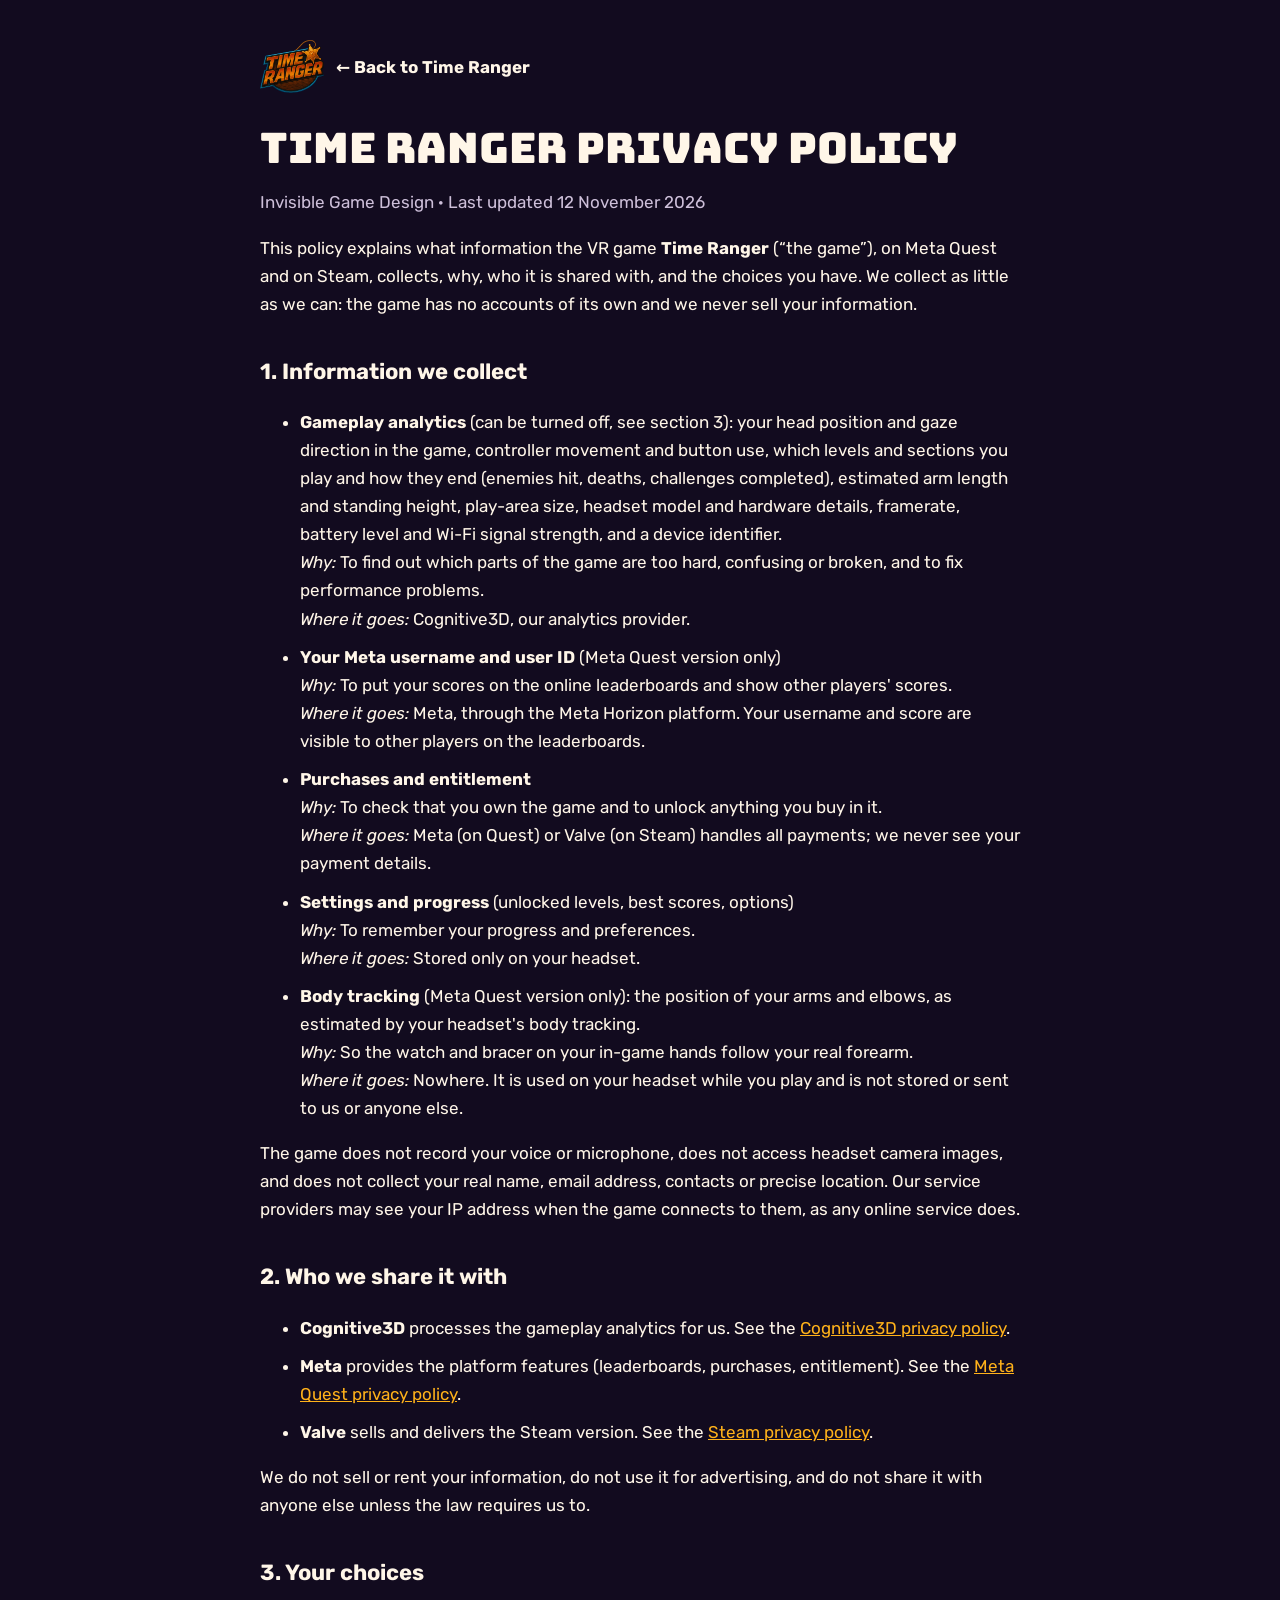
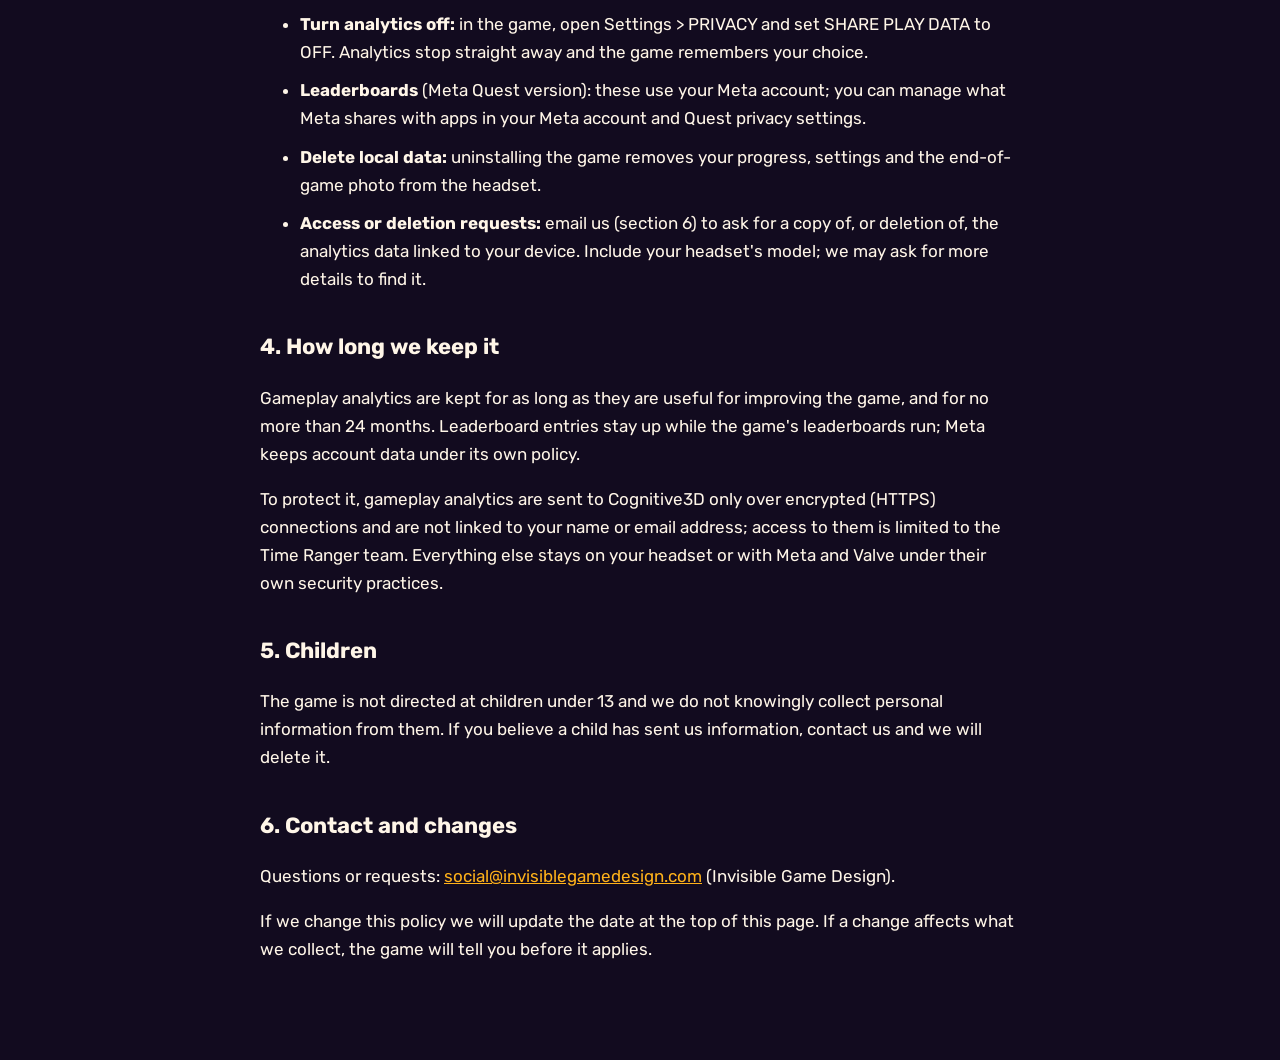
==== privacy.html @ 66d5b812 "Time Ranger one-page promo site Co-Authored-By: Claude Opus 5.5 <noreply@anthropic.com>" ====
<!doctype html>
<html lang="en"><head><meta charset="utf-8"><meta name="viewport" content="width=device-width, initial-scale=1">
<title>Privacy policy · Time Ranger</title><link rel="icon" type="image/png" href="assets/img/favicon.png">
<link href="https://fonts.googleapis.com/css2?family=Bungee&family=Rubik:wght@400;500;700&display=swap" rel="stylesheet">
<style>
body{margin:0;background:#120b1f;color:#fff6e8;font:400 17px/1.65 Rubik,system-ui,sans-serif}
main{padding:40px 16px 80px} a{color:#ffb21a} h1{font:400 clamp(28px,5vw,42px)/1.1 Bungee,sans-serif;margin:24px 0 8px}
h2{font-size:22px;margin-top:36px} .meta{color:#cdbfd9} .back{display:inline-flex;align-items:center;gap:12px;text-decoration:none;color:#fff6e8;font-weight:700}
.back img{width:64px}
</style></head><body><main>
<div class="tr-privacy"><a class="back" href="index.html"><img src="assets/img/logo.png" alt="">← Back to Time Ranger</a></div>
<div class="tr-privacy">
<style>.tr-privacy{max-width:760px;margin:0 auto}.tr-privacy li{margin-bottom:.6em}</style>
<h1>Time Ranger Privacy Policy</h1>
<p class="meta">Invisible Game Design · Last updated 12 November 2026</p>

<p>This policy explains what information the VR game <strong>Time Ranger</strong> (“the game”), on Meta Quest and on Steam, collects, why, who it is shared with, and the choices you have. We collect as little as we can: the game has no accounts of its own and we never sell your information.</p>

<h2>1. Information we collect</h2>
<ul>
  <li><strong>Gameplay analytics</strong> (can be turned off, see section 3): your head position and gaze direction in the game, controller movement and button use, which levels and sections you play and how they end (enemies hit, deaths, challenges completed), estimated arm length and standing height, play-area size, headset model and hardware details, framerate, battery level and Wi-Fi signal strength, and a device identifier.<br>
    <em>Why:</em> To find out which parts of the game are too hard, confusing or broken, and to fix performance problems.<br>
    <em>Where it goes:</em> Cognitive3D, our analytics provider.</li>
  <li><strong>Your Meta username and user ID</strong> (Meta Quest version only)<br>
    <em>Why:</em> To put your scores on the online leaderboards and show other players' scores.<br>
    <em>Where it goes:</em> Meta, through the Meta Horizon platform. Your username and score are visible to other players on the leaderboards.</li>
  <li><strong>Purchases and entitlement</strong><br>
    <em>Why:</em> To check that you own the game and to unlock anything you buy in it.<br>
    <em>Where it goes:</em> Meta (on Quest) or Valve (on Steam) handles all payments; we never see your payment details.</li>
  <li><strong>Settings and progress</strong> (unlocked levels, best scores, options)<br>
    <em>Why:</em> To remember your progress and preferences.<br>
    <em>Where it goes:</em> Stored only on your headset.</li>
  <li><strong>Body tracking</strong> (Meta Quest version only): the position of your arms and elbows, as estimated by your headset's body tracking.<br>
    <em>Why:</em> So the watch and bracer on your in-game hands follow your real forearm.<br>
    <em>Where it goes:</em> Nowhere. It is used on your headset while you play and is not stored or sent to us or anyone else.</li>
</ul>
<p>The game does not record your voice or microphone, does not access headset camera images, and does not collect your
real name, email address, contacts or precise location. Our service providers may see your IP address when the game
connects to them, as any online service does.</p>

<h2>2. Who we share it with</h2>
<ul>
  <li><strong>Cognitive3D</strong> processes the gameplay analytics for us. See the
    <a href="https://cognitive3d.com/privacy-policy/">Cognitive3D privacy policy</a>.</li>
  <li><strong>Meta</strong> provides the platform features (leaderboards, purchases, entitlement). See the
    <a href="https://www.meta.com/legal/quest/privacy-policy/">Meta Quest privacy policy</a>.</li>
  <li><strong>Valve</strong> sells and delivers the Steam version. See the
    <a href="https://store.steampowered.com/privacy_agreement/">Steam privacy policy</a>.</li>
</ul>
<p>We do not sell or rent your information, do not use it for advertising, and do not share it with anyone else unless
the law requires us to.</p>

<h2>3. Your choices</h2>
<ul>
  <li><strong>Turn analytics off:</strong> in the game, open Settings &gt; PRIVACY and set SHARE PLAY DATA to OFF.
    Analytics stop straight away and the game remembers your choice.</li>
  <li><strong>Leaderboards</strong> (Meta Quest version): these use your Meta account; you can manage what Meta shares with apps
    in your Meta account and Quest privacy settings.</li>
  <li><strong>Delete local data:</strong> uninstalling the game removes your progress, settings and the end-of-game photo
    from the headset.</li>
  <li><strong>Access or deletion requests:</strong> email us (section 6) to ask for a copy of, or deletion of, the
    analytics data linked to your device. Include your headset's model; we may ask for more details to find it.</li>
</ul>

<h2>4. How long we keep it</h2>
<p>Gameplay analytics are kept for as long as they are useful for improving the game, and for no more than 24 months.
Leaderboard entries stay up while the game's leaderboards run; Meta keeps account data under its own policy.</p>
<p>To protect it, gameplay analytics are sent to Cognitive3D only over encrypted (HTTPS) connections and are not linked to
your name or email address; access to them is limited to the Time Ranger team. Everything else stays on your headset or
with Meta and Valve under their own security practices.</p>

<h2>5. Children</h2>
<p>The game is not directed at children under 13 and we do not knowingly collect personal information from them. If
you believe a child has sent us information, contact us and we will delete it.</p>

<h2>6. Contact and changes</h2>
<p>Questions or requests: <a href="mailto:social@invisiblegamedesign.com">social@invisiblegamedesign.com</a> (Invisible Game Design).</p>
<p>If we change this policy we will update the date at the top of this page. If a change affects what we collect, the
game will tell you before it applies.</p>
</div>

</main></body></html>
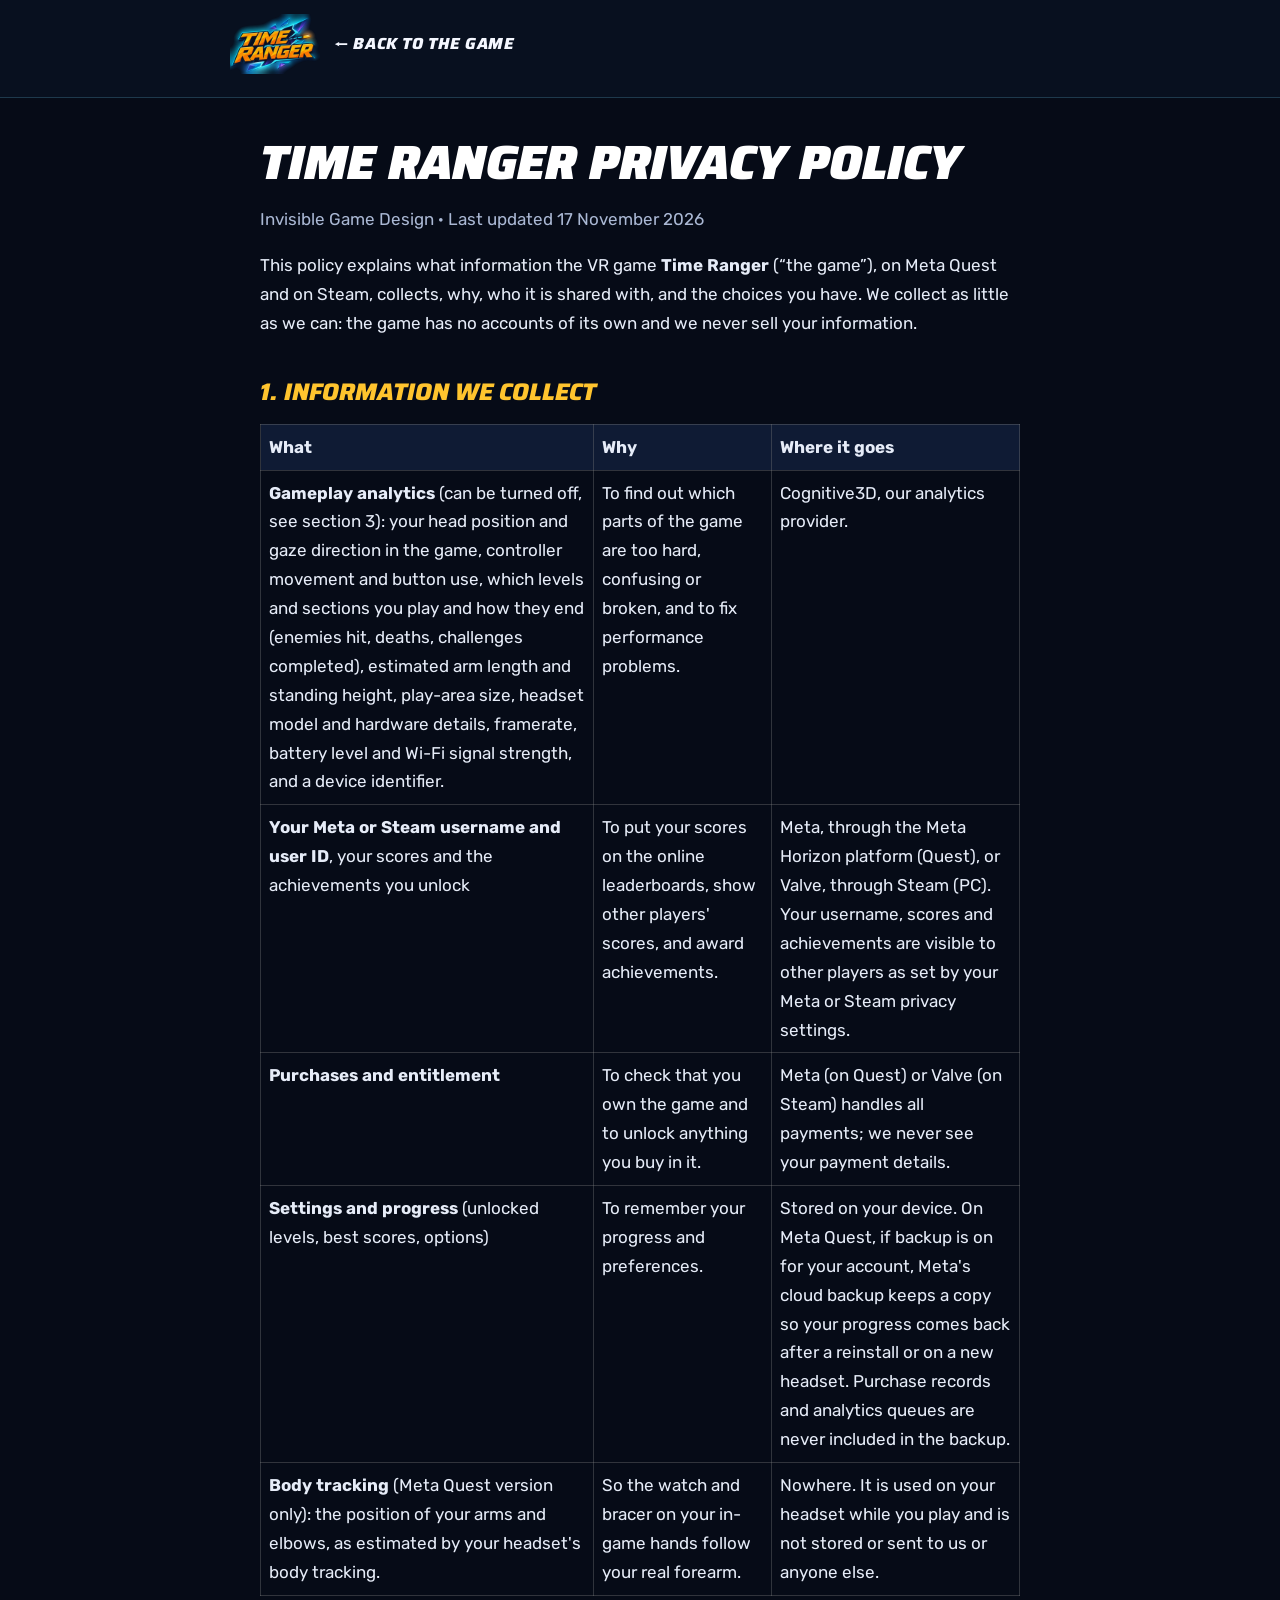
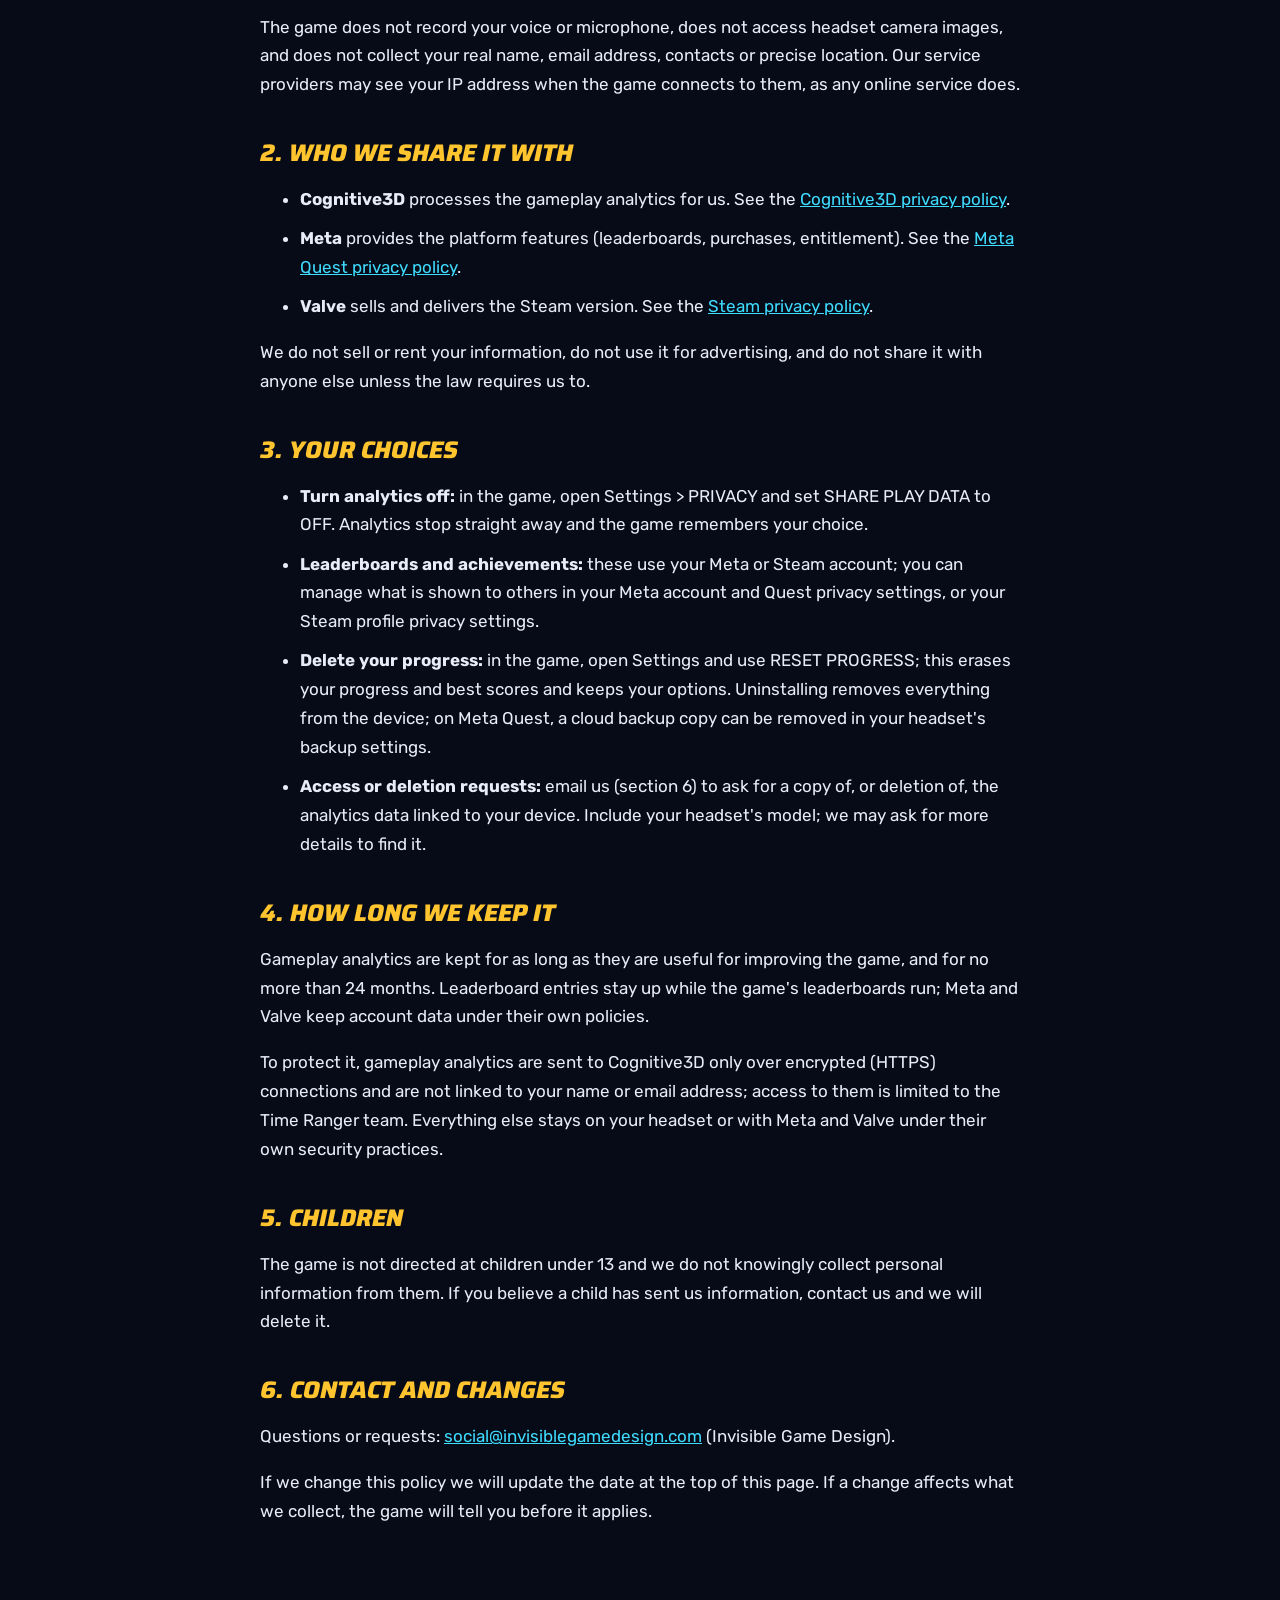
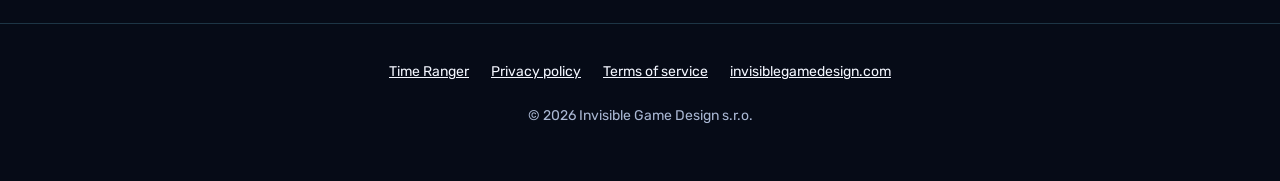
==== commit 4a5f9e98: "Add terms page, update privacy page to the 17 Nov version, link both and invisiblegamedesign.com in " ====
--- a/privacy.html
+++ b/privacy.html
@@ -1,39 +1,48 @@
 <!doctype html>
 <html lang="en"><head><meta charset="utf-8"><meta name="viewport" content="width=device-width, initial-scale=1">
 <title>Privacy policy · Time Ranger</title><link rel="icon" type="image/png" href="assets/img/favicon.png">
-<link href="https://fonts.googleapis.com/css2?family=Bungee&family=Rubik:wght@400;500;700&display=swap" rel="stylesheet">
-<style>
-body{margin:0;background:#120b1f;color:#fff6e8;font:400 17px/1.65 Rubik,system-ui,sans-serif}
-main{padding:40px 16px 80px} a{color:#ffb21a} h1{font:400 clamp(28px,5vw,42px)/1.1 Bungee,sans-serif;margin:24px 0 8px}
-h2{font-size:22px;margin-top:36px} .meta{color:#cdbfd9} .back{display:inline-flex;align-items:center;gap:12px;text-decoration:none;color:#fff6e8;font-weight:700}
-.back img{width:64px}
-</style></head><body><main>
-<div class="tr-privacy"><a class="back" href="index.html"><img src="assets/img/logo.png" alt="">← Back to Time Ranger</a></div>
+<meta name="theme-color" content="#060b17">
+<link rel="preconnect" href="https://fonts.googleapis.com"><link rel="preconnect" href="https://fonts.gstatic.com" crossorigin>
+<link href="https://fonts.googleapis.com/css2?family=Saira:ital,wght@1,800;1,900&family=Rubik:wght@400;500;700&display=swap" rel="stylesheet">
+<link rel="stylesheet" href="legal.css">
+</head><body>
+<header class="lg-top"><a href="index.html" class="lg-back"><img src="assets/img/logo-fracture-sm.webp" alt="Time Ranger" width="240" height="160"><span>← Back to the game</span></a></header>
+<main class="lg-main">
 <div class="tr-privacy">
-<style>.tr-privacy{max-width:760px;margin:0 auto}.tr-privacy li{margin-bottom:.6em}</style>
+<style>.tr-privacy{max-width:760px;margin:0 auto}.tr-privacy table{width:100%;border-collapse:collapse;margin:1em 0}.tr-privacy th,.tr-privacy td{border:1px solid rgba(128,128,128,.35);padding:8px;vertical-align:top;text-align:left}</style>
 <h1>Time Ranger Privacy Policy</h1>
-<p class="meta">Invisible Game Design · Last updated 12 November 2026</p>
+<p class="meta">Invisible Game Design · Last updated 17 November 2026</p>
 
-<p>This policy explains what information the VR game <strong>Time Ranger</strong> (“the game”), on Meta Quest and on Steam, collects, why, who it is shared with, and the choices you have. We collect as little as we can: the game has no accounts of its own and we never sell your information.</p>
+<p>This policy explains what information the VR game <strong>Time Ranger</strong> (“the game”), on Meta Quest and on Steam, collects, why, who
+it is shared with, and the choices you have. We collect as little as we can: the game has no accounts of its own and
+we never sell your information.</p>
 
 <h2>1. Information we collect</h2>
-<ul>
-  <li><strong>Gameplay analytics</strong> (can be turned off, see section 3): your head position and gaze direction in the game, controller movement and button use, which levels and sections you play and how they end (enemies hit, deaths, challenges completed), estimated arm length and standing height, play-area size, headset model and hardware details, framerate, battery level and Wi-Fi signal strength, and a device identifier.<br>
-    <em>Why:</em> To find out which parts of the game are too hard, confusing or broken, and to fix performance problems.<br>
-    <em>Where it goes:</em> Cognitive3D, our analytics provider.</li>
-  <li><strong>Your Meta username and user ID</strong> (Meta Quest version only)<br>
-    <em>Why:</em> To put your scores on the online leaderboards and show other players' scores.<br>
-    <em>Where it goes:</em> Meta, through the Meta Horizon platform. Your username and score are visible to other players on the leaderboards.</li>
-  <li><strong>Purchases and entitlement</strong><br>
-    <em>Why:</em> To check that you own the game and to unlock anything you buy in it.<br>
-    <em>Where it goes:</em> Meta (on Quest) or Valve (on Steam) handles all payments; we never see your payment details.</li>
-  <li><strong>Settings and progress</strong> (unlocked levels, best scores, options)<br>
-    <em>Why:</em> To remember your progress and preferences.<br>
-    <em>Where it goes:</em> Stored only on your headset.</li>
-  <li><strong>Body tracking</strong> (Meta Quest version only): the position of your arms and elbows, as estimated by your headset's body tracking.<br>
-    <em>Why:</em> So the watch and bracer on your in-game hands follow your real forearm.<br>
-    <em>Where it goes:</em> Nowhere. It is used on your headset while you play and is not stored or sent to us or anyone else.</li>
-</ul>
+<table>
+  <tr><th>What</th><th>Why</th><th>Where it goes</th></tr>
+  <tr><td><strong>Gameplay analytics</strong> (can be turned off, see section 3): your head position and gaze direction
+    in the game, controller movement and button use, which levels and sections you play and how they end (enemies
+    hit, deaths, challenges completed), estimated arm length and standing height, play-area size, headset model and
+    hardware details, framerate, battery level and Wi-Fi signal strength, and a device identifier.</td>
+    <td>To find out which parts of the game are too hard, confusing or broken, and to fix performance problems.</td>
+    <td>Cognitive3D, our analytics provider.</td></tr>
+  <tr><td><strong>Your Meta or Steam username and user ID</strong>, your scores and the achievements you unlock</td>
+    <td>To put your scores on the online leaderboards, show other players' scores, and award achievements.</td>
+    <td>Meta, through the Meta Horizon platform (Quest), or Valve, through Steam (PC). Your username, scores and
+      achievements are visible to other players as set by your Meta or Steam privacy settings.</td></tr>
+  <tr><td><strong>Purchases and entitlement</strong></td>
+    <td>To check that you own the game and to unlock anything you buy in it.</td>
+    <td>Meta (on Quest) or Valve (on Steam) handles all payments; we never see your payment details.</td></tr>
+  <tr><td><strong>Settings and progress</strong> (unlocked levels, best scores, options)</td>
+    <td>To remember your progress and preferences.</td>
+    <td>Stored on your device. On Meta Quest, if backup is on for your account, Meta's cloud backup keeps a copy so
+      your progress comes back after a reinstall or on a new headset. Purchase records and analytics queues are
+      never included in the backup.</td></tr>
+  <tr><td><strong>Body tracking</strong> (Meta Quest version only): the position of your arms and elbows, as estimated
+    by your headset's body tracking.</td>
+    <td>So the watch and bracer on your in-game hands follow your real forearm.</td>
+    <td>Nowhere. It is used on your headset while you play and is not stored or sent to us or anyone else.</td></tr>
+</table>
 <p>The game does not record your voice or microphone, does not access headset camera images, and does not collect your
 real name, email address, contacts or precise location. Our service providers may see your IP address when the game
 connects to them, as any online service does.</p>
@@ -54,17 +63,18 @@
 <ul>
   <li><strong>Turn analytics off:</strong> in the game, open Settings &gt; PRIVACY and set SHARE PLAY DATA to OFF.
     Analytics stop straight away and the game remembers your choice.</li>
-  <li><strong>Leaderboards</strong> (Meta Quest version): these use your Meta account; you can manage what Meta shares with apps
-    in your Meta account and Quest privacy settings.</li>
-  <li><strong>Delete local data:</strong> uninstalling the game removes your progress, settings and the end-of-game photo
-    from the headset.</li>
+  <li><strong>Leaderboards and achievements:</strong> these use your Meta or Steam account; you can manage what is shown to
+    others in your Meta account and Quest privacy settings, or your Steam profile privacy settings.</li>
+  <li><strong>Delete your progress:</strong> in the game, open Settings and use RESET PROGRESS; this erases your progress and
+    best scores and keeps your options. Uninstalling removes everything from the device; on Meta Quest, a cloud
+    backup copy can be removed in your headset's backup settings.</li>
   <li><strong>Access or deletion requests:</strong> email us (section 6) to ask for a copy of, or deletion of, the
     analytics data linked to your device. Include your headset's model; we may ask for more details to find it.</li>
 </ul>
 
 <h2>4. How long we keep it</h2>
 <p>Gameplay analytics are kept for as long as they are useful for improving the game, and for no more than 24 months.
-Leaderboard entries stay up while the game's leaderboards run; Meta keeps account data under its own policy.</p>
+Leaderboard entries stay up while the game's leaderboards run; Meta and Valve keep account data under their own policies.</p>
 <p>To protect it, gameplay analytics are sent to Cognitive3D only over encrypted (HTTPS) connections and are not linked to
 your name or email address; access to them is limited to the Time Ranger team. Everything else stays on your headset or
 with Meta and Valve under their own security practices.</p>
@@ -79,4 +89,9 @@
 game will tell you before it applies.</p>
 </div>
 
-</main></body></html>+</main>
+<footer class="lg-foot">
+  <nav><a href="index.html">Time Ranger</a><a href="privacy.html">Privacy policy</a><a href="terms.html">Terms of service</a><a href="https://www.invisiblegamedesign.com" target="_blank" rel="noopener">invisiblegamedesign.com</a></nav>
+  <p>© 2026 Invisible Game Design s.r.o.</p>
+</footer>
+</body></html>
--- a/legal.css
+++ b/legal.css
@@ -0,0 +1,15 @@
+body{margin:0;background:#060b17;color:#e6ecf8;font:400 17px/1.7 Rubik,system-ui,sans-serif}
+a{color:#3fdcff}
+.lg-top{padding:14px max(16px,calc((100% - 820px)/2));border-bottom:1px solid rgba(120,220,255,.2);background:#08101f}
+.lg-back{display:inline-flex;align-items:center;gap:14px;text-decoration:none;color:#f4f7ff;font:italic 800 16px/1 Saira,sans-serif;text-transform:uppercase;letter-spacing:.04em;min-height:44px}
+.lg-back img{width:90px;height:auto}
+.lg-main{padding:40px 16px 80px}
+.lg-main h1{font:italic 900 clamp(30px,6vw,48px)/1.05 Saira,sans-serif;text-transform:uppercase;margin:0 0 8px;color:#fff}
+.lg-main h2{font:italic 800 24px/1.2 Saira,sans-serif;text-transform:uppercase;margin:40px 0 10px;color:#ffc42e}
+.lg-main .meta{color:#aab8d4}
+.lg-main li{margin-bottom:.6em}
+.lg-main table{display:block;overflow-x:auto}
+.lg-main th{background:#0f1b34}
+.lg-foot{border-top:1px solid rgba(120,220,255,.2);padding:30px 16px 40px;text-align:center;font-size:14px;color:#aab8d4}
+.lg-foot nav{display:flex;flex-wrap:wrap;justify-content:center;gap:8px 22px;margin-bottom:10px}
+.lg-foot a{color:#f4f7ff;padding:6px 0;display:inline-block}
